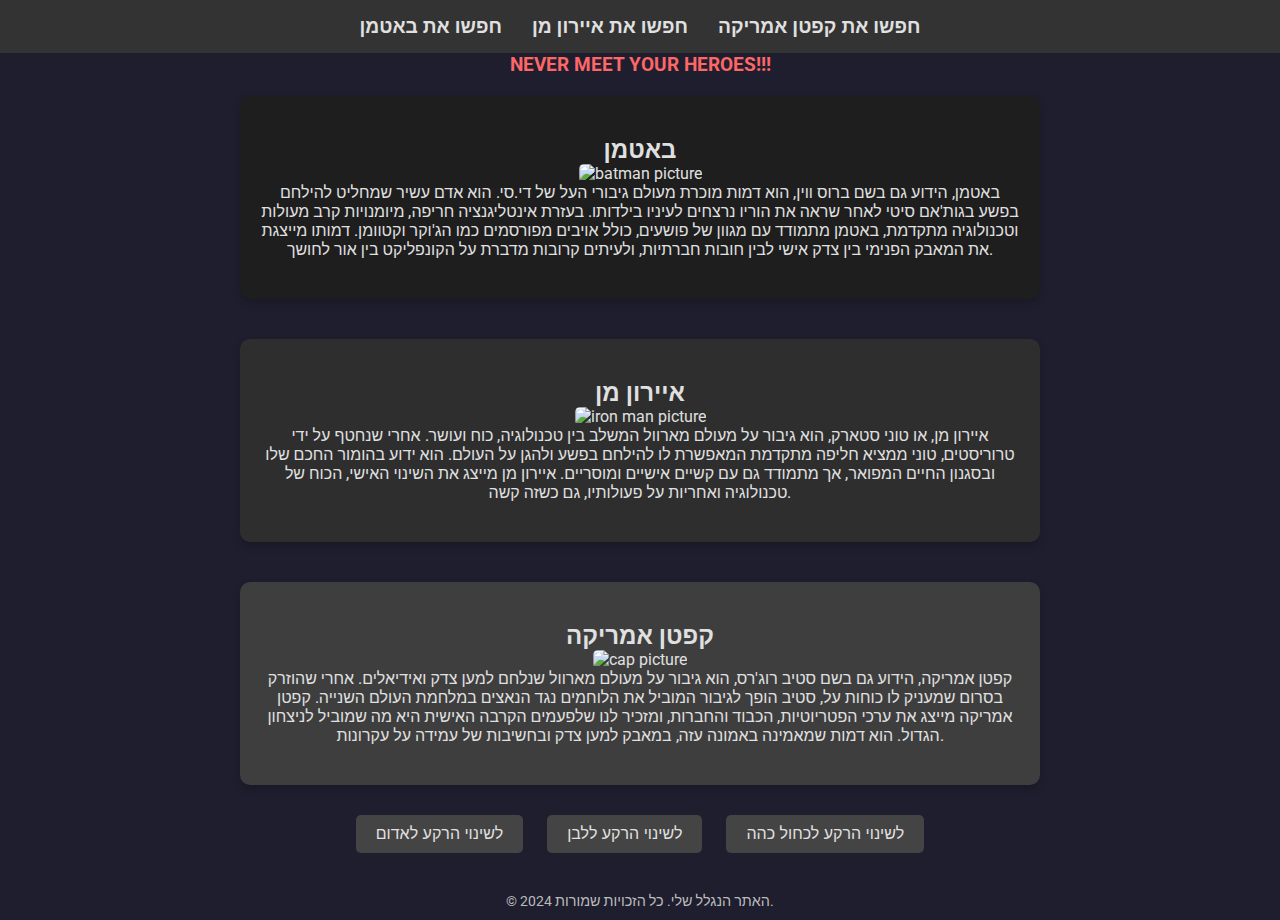
==== index.html @ 7d4b4237 "Update index.html" ====
<!DOCTYPE html>
<html lang="he">
<head>
    <meta charset="UTF-8">
    <meta name="viewport" content="width=device-width, initial-scale=1.0">
    <title>MARVEL AND DC MY FAVORITE HEROES</title>
    <!-- Google Fonts for a modern font style -->
    <link href="https://fonts.googleapis.com/css2?family=Roboto:wght@400;700&display=swap" rel="stylesheet">
    <style>
        /* Basic reset */
        * {
            margin: 0;
            padding: 0;
            box-sizing: border-box;
        }

        /* Body styling */
        body {
            font-family: 'Roboto', sans-serif;
            background-color: #1e1e2f;
            color: #e0e0e0;
            text-align: center;
            display: flex;
            flex-direction: column;
            align-items: center;
        }

        /* Navbar styling */
        nav {
            display: flex;
            justify-content: center;
            background-color: #333;
            padding: 15px;
            width: 100%;
            position: sticky;
            top: 0;
        }

        nav a {
            color: #e0e0e0;
            text-decoration: none;
            margin: 0 15px;
            font-weight: bold;
            font-size: 1.2rem;
        }

        /* Section styling */
        .section {
            padding: 40px 20px;
            width: 90%;
            max-width: 800px;
            margin: 20px auto;
            border-radius: 10px;
            box-shadow: 0 4px 8px rgba(0, 0, 0, 0.2);
        }

        #section1 { background-color: #1e1e1e; }
        #section2 { background-color: #2e2e2e; }
        #section3 { background-color: #3e3e3e; }

        /* Button styling */
        .color-change-button {
            background-color: #444;
            color: #e0e0e0;
            border: none;
            padding: 10px 20px;
            margin: 10px;
            font-size: 1rem;
            cursor: pointer;
            border-radius: 5px;
            transition: background-color 0.3s ease;
        }
        .color-change-button:hover {
            background-color: #666;
        }

        /* Text marquee */
        .marquee {
            display: block;
            font-size: 1.2rem;
            color: #ff6666;
            overflow: hidden;
            white-space: nowrap;
            animation: marquee 5s linear infinite;
        }
        @keyframes marquee {
            from { transform: translateX(100%); }
            to { transform: translateX(-100%); }
        }

        /* Responsive images */
        img {
            max-width: 100%;
            height: auto;
            border-radius: 5px;
            transition: transform 1.5s ease-in-out;
        }

        /* Footer styling */
        footer {
            padding: 10px;
            font-size: 0.9rem;
            color: #bbb;
            margin-top: 20px;
        }
        #ironManPic {
            max-width: 100%;
            height: auto;
            border-radius: 5px;
            transition: transform 0.3s ease, box-shadow 0.3s ease;
            }

        .armor-active {
            transform: scale(1.2); /* Makes the image slightly bigger to simulate activation */
            box-shadow: 0 0 20px rgba(255, 0, 0, 0.8); /* Glowing effect */
            }

    </style>
    <script>
        document.addEventListener('DOMContentLoaded', () => {
            document.querySelectorAll('.color-change-button').forEach(button => {
                button.addEventListener('click', () => {
                    document.body.style.backgroundColor = button.getAttribute('data-color');
                });
            });
        });
    </script>
</head>
<body>

    <!-- Navbar with Hebrew text and accessible links -->
    <nav>
        <a href="#section1">חפשו את באטמן</a>
        <a href="#section2">חפשו את איירון מן</a>
        <a href="#section3">חפשו את קפטן אמריקה</a>
    </nav>

    <!-- Marquee text -->
    <h2 class="marquee">NEVER MEET YOUR HEROES!!!</h2>
    <!-- Main content sections -->
    <div id="section1" class="section">
        <h2>באטמן</h2>
        <img id="pictureOfBatman" src="https://preview.redd.it/zktgeb70i2h91.jpg?width=640&crop=smart&auto=webp&s=246b1e4e26cb687c901a7b731edeeee2ad2f4dd8" alt="batman picture">
        <p>  באטמן, הידוע גם בשם ברוס ווין, הוא דמות מוכרת מעולם גיבורי העל של די.סי. 
            הוא אדם עשיר שמחליט להילחם בפשע בגות'אם סיטי לאחר שראה את הוריו נרצחים לעיניו בילדותו. 
            בעזרת אינטליגנציה חריפה, מיומנויות קרב מעולות וטכנולוגיה מתקדמת, באטמן מתמודד עם מגוון של פושעים, 
            כולל אויבים מפורסמים כמו הג'וקר וקטוומן. דמותו מייצגת את המאבק הפנימי בין צדק אישי לבין חובות חברתיות, 
            ולעיתים קרובות מדברת על הקונפליקט בין אור לחושך.
		
	</p>
    </div>

    <div id="section2" class="section">
        <h2>איירון מן</h2>
        <img id="ironManPic" src="https://cdn.mos.cms.futurecdn.net/aTK8YBkBAbqCSzNGxt8adL.jpg" alt="iron man picture">
        <p> איירון מן, או טוני סטארק, הוא גיבור על מעולם מארוול המשלב בין טכנולוגיה, כוח ועושר. 
            אחרי שנחטף על ידי טרוריסטים, טוני ממציא חליפה מתקדמת המאפשרת לו להילחם בפשע ולהגן על העולם. 
            הוא ידוע בהומור החכם שלו ובסגנון החיים המפואר, אך מתמודד גם עם קשיים אישיים ומוסריים. 
            איירון מן מייצג את השינוי האישי, הכוח של טכנולוגיה ואחריות על פעולותיו, גם כשזה קשה.</p>
    </div>

    <div id="section3" class="section">
        <h2>קפטן אמריקה</h2>
        <img id="pictureOfCaptainAmerica" src="https://static1.cbrimages.com/wordpress/wp-content/uploads/2019/10/6-He-Wears-Bulletproof-Scale-Armor-Beneath-His-Uniform.jpg" alt="cap picture">
        <p> קפטן אמריקה, הידוע גם בשם סטיב רוג'רס, הוא גיבור על מעולם מארוול שנלחם למען צדק ואידיאלים. 
            אחרי שהוזרק בסרום שמעניק לו כוחות על, סטיב הופך לגיבור המוביל את הלוחמים נגד הנאצים במלחמת העולם השנייה. 
            קפטן אמריקה מייצג את ערכי הפטריוטיות, הכבוד והחברות, ומזכיר לנו שלפעמים הקרבה האישית היא מה שמוביל לניצחון הגדול. 
            הוא דמות שמאמינה באמונה עזה, במאבק למען צדק ובחשיבות של עמידה על עקרונות.</p>
    </div>

    <!-- Background color change buttons -->
    <div>
        <button class="color-change-button" data-color="#ff6666">לשינוי הרקע לאדום</button>
        <button class="color-change-button" data-color="#ffffff">לשינוי הרקע ללבן</button>
        <button class="color-change-button" data-color="#1e1e2f">לשינוי הרקע לכחול כהה</button>
    </div>
    <script>
         var batmanPic=document.getElementById("pictureOfBatman");
         var capAmericaPic = document.getElementById("pictureOfCaptainAmerica");
         var ironManPic = document.getElementById("ironManPic");
        function fromOtoR(){
            batmanPic.src="https://cdn2.unrealengine.com/Diesel%2Fproductv2%2Fbatman-arkham-knight%2FEGS_WB_Batman_Arkham_Knight_G1_1920x1080_19_0911-1920x1080-1d69e15f00cb5ab57249f208f1f8f45d52cbbc59.jpg";
        }
        function fromRtoO(){
            batmanPic.src="https://preview.redd.it/zktgeb70i2h91.jpg?width=640&crop=smart&auto=webp&s=246b1e4e26cb687c901a7b731edeeee2ad2f4dd8";
        }
        function makeCapBigger(){
            const img = document.querySelector('#pictureOfCaptainAmerica');
            img.style.transform = 'scale(1.2)';
        }
        function makeCapSmaller(){
            const img = document.querySelector('#pictureOfCaptainAmerica');
            img.style.transform = 'scale(1)';
        }
            // Function to simulate armor activation on click
        function activateArmor() {
                ironManPic.classList.add("armor-active");  // Adds glowing and scaling effect
                ironManPic.src = "https://creator.nightcafe.studio/jobs/VTSrMpTlESptUFamRom2/VTSrMpTlESptUFamRom2--1--iggxy.jpg"; // Change to armored image (you can use your own image)
                // Optional: Play sound or animation when armor is activated (if desired)
                var audio = new Audio('armor-activation-sound.mp3'); // Path to your sound file
                audio.play();
        }

        // Function to reset to original Iron Man image
        function resetArmor() {
            ironManPic.classList.remove("armor-active");  // Removes glow and scale effect
            ironManPic.src = "https://cdn.mos.cms.futurecdn.net/aTK8YBkBAbqCSzNGxt8adL.jpg"; // Reverts to the original Iron Man image
        }

        batmanPic.addEventListener("mouseover",fromOtoR);
        batmanPic.addEventListener("mouseout",fromRtoO);
        capAmericaPic.addEventListener("mouseover",makeCapBigger);
        capAmericaPic.addEventListener("mouseout",makeCapSmaller);
        // Add click event listener to Iron Man image
        ironManPic.addEventListener("click", activateArmor);
        // Add reset function on double-click (optional)
        ironManPic.addEventListener("dblclick", resetArmor);
    </script>

    <!-- Footer -->
    <footer>© 2024 האתר הנגלל שלי. כל הזכויות שמורות.</footer>

</body>
</html>
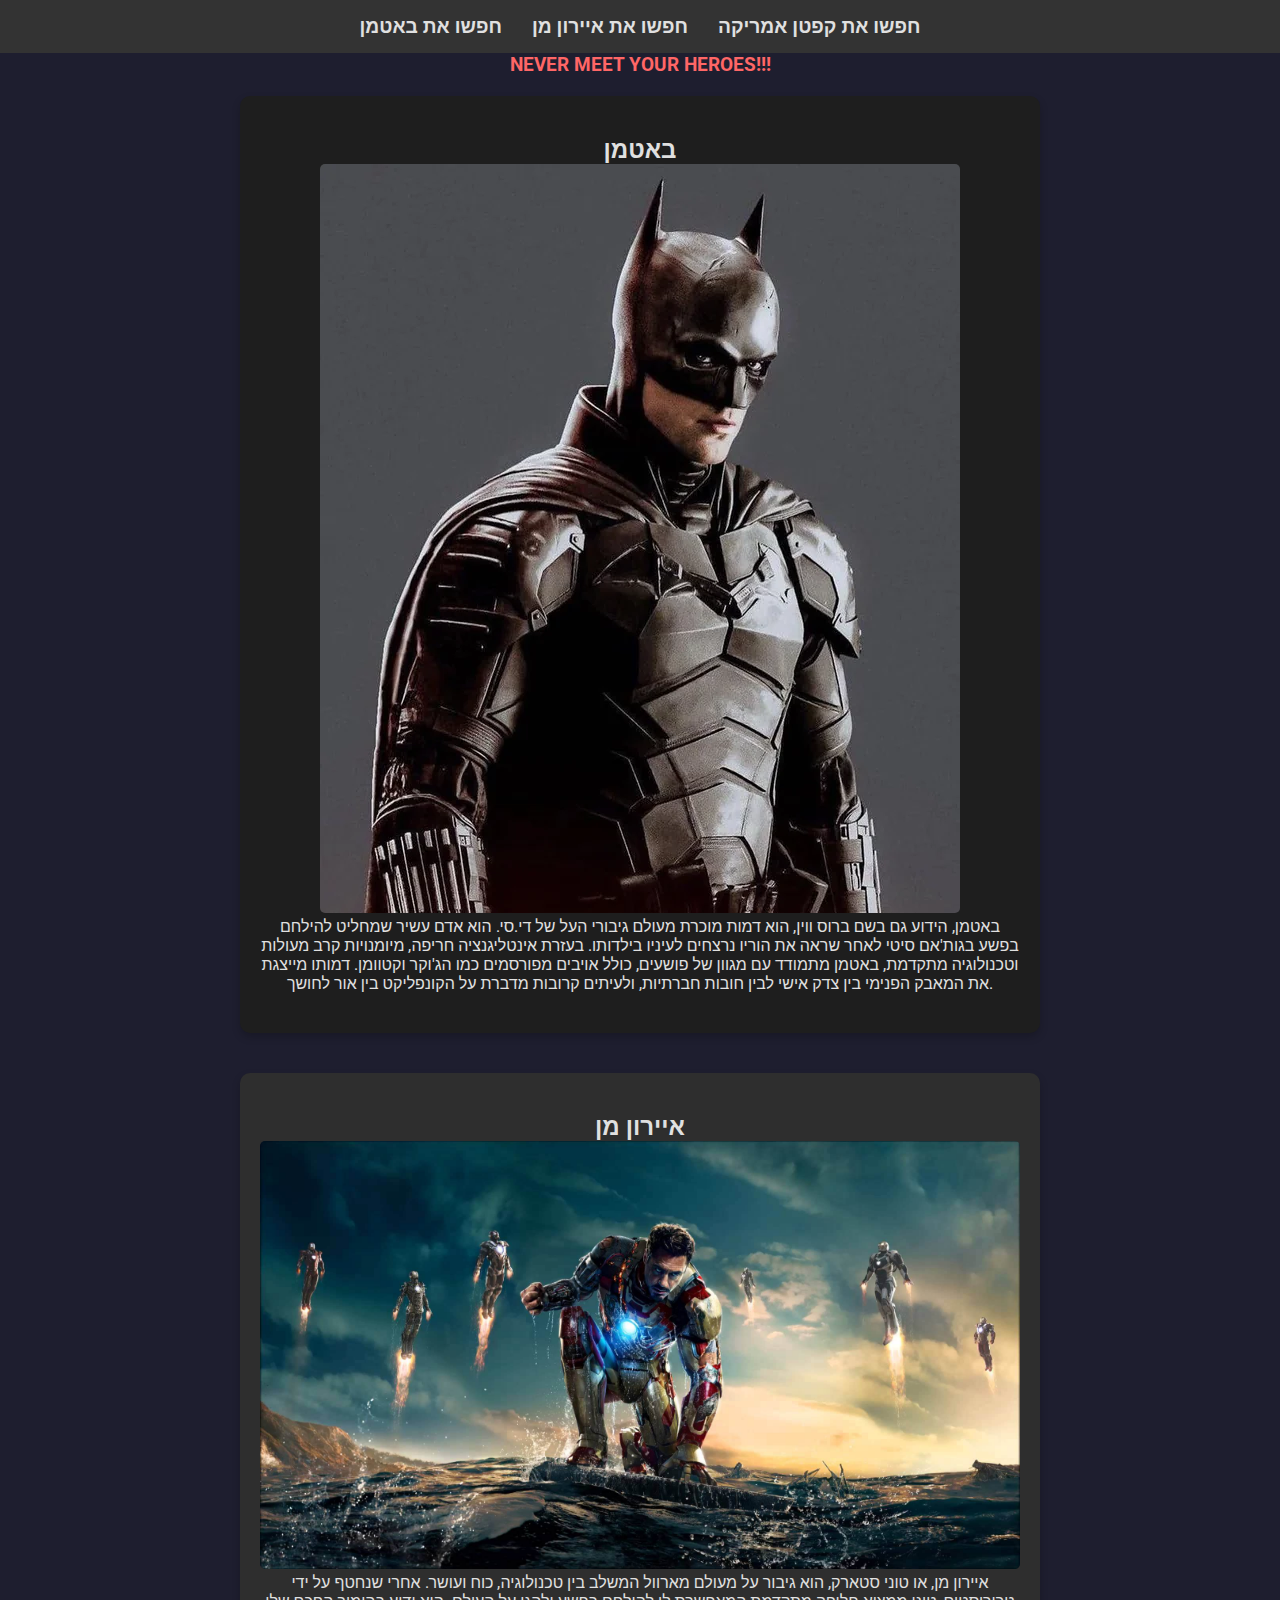
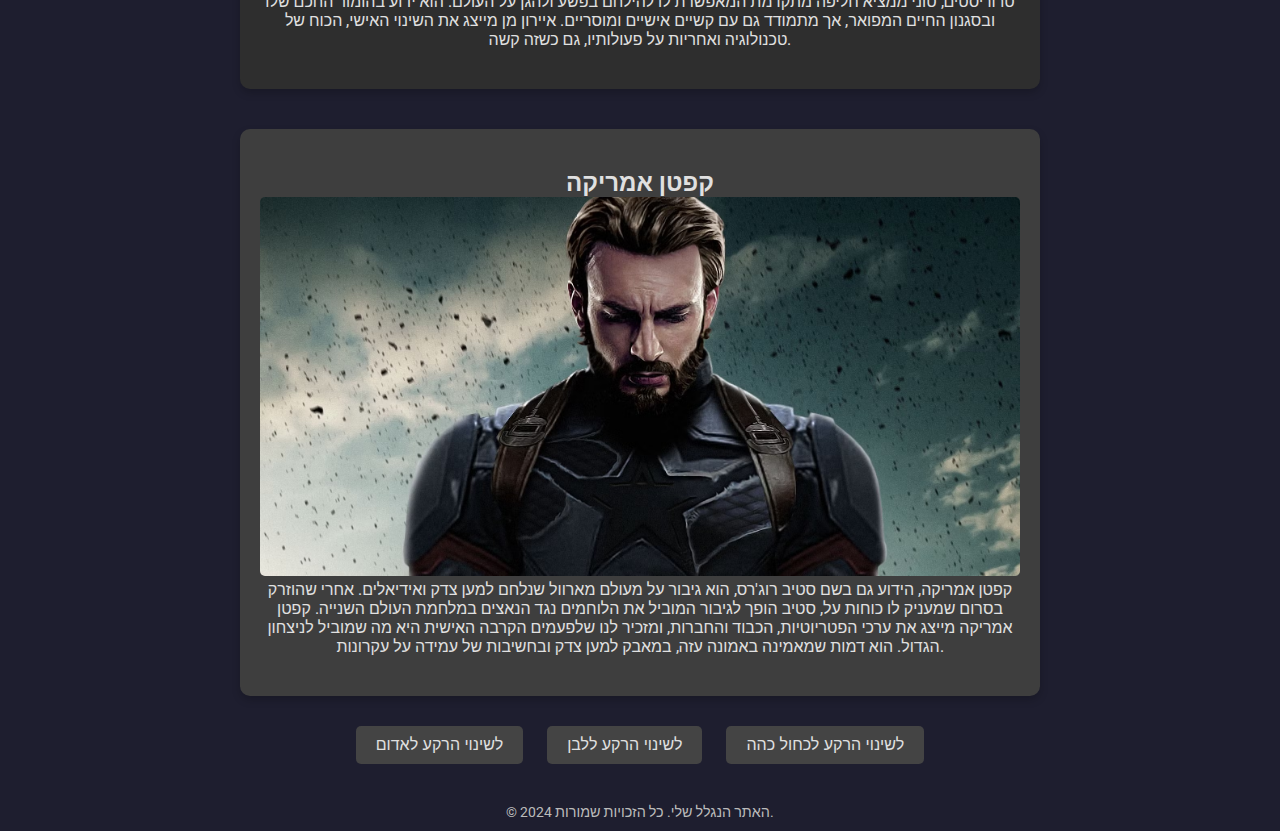
==== commit 9e8ff4b2: "Add files via upload" ====
--- a/index.html
+++ b/index.html
@@ -6,125 +6,9 @@
     <title>MARVEL AND DC MY FAVORITE HEROES</title>
     <!-- Google Fonts for a modern font style -->
     <link href="https://fonts.googleapis.com/css2?family=Roboto:wght@400;700&display=swap" rel="stylesheet">
-    <style>
-        /* Basic reset */
-        * {
-            margin: 0;
-            padding: 0;
-            box-sizing: border-box;
-        }
+    <link rel="stylesheet" href="assets/css/style.css">
+    <script src="assets/js/script.js" defer></script>
 
-        /* Body styling */
-        body {
-            font-family: 'Roboto', sans-serif;
-            background-color: #1e1e2f;
-            color: #e0e0e0;
-            text-align: center;
-            display: flex;
-            flex-direction: column;
-            align-items: center;
-        }
-
-        /* Navbar styling */
-        nav {
-            display: flex;
-            justify-content: center;
-            background-color: #333;
-            padding: 15px;
-            width: 100%;
-            position: sticky;
-            top: 0;
-        }
-
-        nav a {
-            color: #e0e0e0;
-            text-decoration: none;
-            margin: 0 15px;
-            font-weight: bold;
-            font-size: 1.2rem;
-        }
-
-        /* Section styling */
-        .section {
-            padding: 40px 20px;
-            width: 90%;
-            max-width: 800px;
-            margin: 20px auto;
-            border-radius: 10px;
-            box-shadow: 0 4px 8px rgba(0, 0, 0, 0.2);
-        }
-
-        #section1 { background-color: #1e1e1e; }
-        #section2 { background-color: #2e2e2e; }
-        #section3 { background-color: #3e3e3e; }
-
-        /* Button styling */
-        .color-change-button {
-            background-color: #444;
-            color: #e0e0e0;
-            border: none;
-            padding: 10px 20px;
-            margin: 10px;
-            font-size: 1rem;
-            cursor: pointer;
-            border-radius: 5px;
-            transition: background-color 0.3s ease;
-        }
-        .color-change-button:hover {
-            background-color: #666;
-        }
-
-        /* Text marquee */
-        .marquee {
-            display: block;
-            font-size: 1.2rem;
-            color: #ff6666;
-            overflow: hidden;
-            white-space: nowrap;
-            animation: marquee 5s linear infinite;
-        }
-        @keyframes marquee {
-            from { transform: translateX(100%); }
-            to { transform: translateX(-100%); }
-        }
-
-        /* Responsive images */
-        img {
-            max-width: 100%;
-            height: auto;
-            border-radius: 5px;
-            transition: transform 1.5s ease-in-out;
-        }
-
-        /* Footer styling */
-        footer {
-            padding: 10px;
-            font-size: 0.9rem;
-            color: #bbb;
-            margin-top: 20px;
-        }
-        #ironManPic {
-            max-width: 100%;
-            height: auto;
-            border-radius: 5px;
-            transition: transform 0.3s ease, box-shadow 0.3s ease;
-            }
-
-        .armor-active {
-            transform: scale(1.2); /* Makes the image slightly bigger to simulate activation */
-            box-shadow: 0 0 20px rgba(255, 0, 0, 0.8); /* Glowing effect */
-            }
-
-    </style>
-    <script>
-        document.addEventListener('DOMContentLoaded', () => {
-            document.querySelectorAll('.color-change-button').forEach(button => {
-                button.addEventListener('click', () => {
-                    document.body.style.backgroundColor = button.getAttribute('data-color');
-                });
-            });
-        });
-    </script>
 </head>
 <body>
 
@@ -140,7 +24,7 @@
     <!-- Main content sections -->
     <div id="section1" class="section">
         <h2>באטמן</h2>
-        <img id="pictureOfBatman" src="https://preview.redd.it/zktgeb70i2h91.jpg?width=640&crop=smart&auto=webp&s=246b1e4e26cb687c901a7b731edeeee2ad2f4dd8" alt="batman picture">
+        <img id="pictureOfBatman" src="assets/images/batManImage.webp" alt="batman picture">
         <p>  באטמן, הידוע גם בשם ברוס ווין, הוא דמות מוכרת מעולם גיבורי העל של די.סי. 
             הוא אדם עשיר שמחליט להילחם בפשע בגות'אם סיטי לאחר שראה את הוריו נרצחים לעיניו בילדותו. 
             בעזרת אינטליגנציה חריפה, מיומנויות קרב מעולות וטכנולוגיה מתקדמת, באטמן מתמודד עם מגוון של פושעים, 
@@ -152,7 +36,7 @@
 
     <div id="section2" class="section">
         <h2>איירון מן</h2>
-        <img id="ironManPic" src="https://cdn.mos.cms.futurecdn.net/aTK8YBkBAbqCSzNGxt8adL.jpg" alt="iron man picture">
+        <img id="ironManPic" src="assets/images/ironManImage.jpg" alt="iron man picture">
         <p> איירון מן, או טוני סטארק, הוא גיבור על מעולם מארוול המשלב בין טכנולוגיה, כוח ועושר. 
             אחרי שנחטף על ידי טרוריסטים, טוני ממציא חליפה מתקדמת המאפשרת לו להילחם בפשע ולהגן על העולם. 
             הוא ידוע בהומור החכם שלו ובסגנון החיים המפואר, אך מתמודד גם עם קשיים אישיים ומוסריים. 
@@ -161,7 +45,7 @@
 
     <div id="section3" class="section">
         <h2>קפטן אמריקה</h2>
-        <img id="pictureOfCaptainAmerica" src="https://static1.cbrimages.com/wordpress/wp-content/uploads/2019/10/6-He-Wears-Bulletproof-Scale-Armor-Beneath-His-Uniform.jpg" alt="cap picture">
+        <img id="pictureOfCaptainAmerica" src="assets/images/captainAmericaImage.avif" alt="cap picture">
         <p> קפטן אמריקה, הידוע גם בשם סטיב רוג'רס, הוא גיבור על מעולם מארוול שנלחם למען צדק ואידיאלים. 
             אחרי שהוזרק בסרום שמעניק לו כוחות על, סטיב הופך לגיבור המוביל את הלוחמים נגד הנאצים במלחמת העולם השנייה. 
             קפטן אמריקה מייצג את ערכי הפטריוטיות, הכבוד והחברות, ומזכיר לנו שלפעמים הקרבה האישית היא מה שמוביל לניצחון הגדול. 
@@ -174,49 +58,6 @@
         <button class="color-change-button" data-color="#ffffff">לשינוי הרקע ללבן</button>
         <button class="color-change-button" data-color="#1e1e2f">לשינוי הרקע לכחול כהה</button>
     </div>
-    <script>
-         var batmanPic=document.getElementById("pictureOfBatman");
-         var capAmericaPic = document.getElementById("pictureOfCaptainAmerica");
-         var ironManPic = document.getElementById("ironManPic");
-        function fromOtoR(){
-            batmanPic.src="https://cdn2.unrealengine.com/Diesel%2Fproductv2%2Fbatman-arkham-knight%2FEGS_WB_Batman_Arkham_Knight_G1_1920x1080_19_0911-1920x1080-1d69e15f00cb5ab57249f208f1f8f45d52cbbc59.jpg";
-        }
-        function fromRtoO(){
-            batmanPic.src="https://preview.redd.it/zktgeb70i2h91.jpg?width=640&crop=smart&auto=webp&s=246b1e4e26cb687c901a7b731edeeee2ad2f4dd8";
-        }
-        function makeCapBigger(){
-            const img = document.querySelector('#pictureOfCaptainAmerica');
-            img.style.transform = 'scale(1.2)';
-        }
-        function makeCapSmaller(){
-            const img = document.querySelector('#pictureOfCaptainAmerica');
-            img.style.transform = 'scale(1)';
-        }
-            // Function to simulate armor activation on click
-        function activateArmor() {
-                ironManPic.classList.add("armor-active");  // Adds glowing and scaling effect
-                ironManPic.src = "https://creator.nightcafe.studio/jobs/VTSrMpTlESptUFamRom2/VTSrMpTlESptUFamRom2--1--iggxy.jpg"; // Change to armored image (you can use your own image)
-                // Optional: Play sound or animation when armor is activated (if desired)
-                var audio = new Audio('armor-activation-sound.mp3'); // Path to your sound file
-                audio.play();
-        }
-
-        // Function to reset to original Iron Man image
-        function resetArmor() {
-            ironManPic.classList.remove("armor-active");  // Removes glow and scale effect
-            ironManPic.src = "https://cdn.mos.cms.futurecdn.net/aTK8YBkBAbqCSzNGxt8adL.jpg"; // Reverts to the original Iron Man image
-        }
-
-        batmanPic.addEventListener("mouseover",fromOtoR);
-        batmanPic.addEventListener("mouseout",fromRtoO);
-        capAmericaPic.addEventListener("mouseover",makeCapBigger);
-        capAmericaPic.addEventListener("mouseout",makeCapSmaller);
-        // Add click event listener to Iron Man image
-        ironManPic.addEventListener("click", activateArmor);
-        // Add reset function on double-click (optional)
-        ironManPic.addEventListener("dblclick", resetArmor);
-    </script>
-
     <!-- Footer -->
     <footer>© 2024 האתר הנגלל שלי. כל הזכויות שמורות.</footer>
 
--- a/assets/css/style.css
+++ b/assets/css/style.css
@@ -0,0 +1,107 @@
+ /* Basic reset */
+ * {
+    margin: 0;
+    padding: 0;
+    box-sizing: border-box;
+}
+
+/* Body styling */
+body {
+    font-family: 'Roboto', sans-serif;
+    background-color: #1e1e2f;
+    color: #e0e0e0;
+    text-align: center;
+    display: flex;
+    flex-direction: column;
+    align-items: center;
+}
+
+/* Navbar styling */
+nav {
+    display: flex;
+    justify-content: center;
+    background-color: #333;
+    padding: 15px;
+    width: 100%;
+    position: sticky;
+    top: 0;
+}
+
+nav a {
+    color: #e0e0e0;
+    text-decoration: none;
+    margin: 0 15px;
+    font-weight: bold;
+    font-size: 1.2rem;
+}
+
+/* Section styling */
+.section {
+    padding: 40px 20px;
+    width: 90%;
+    max-width: 800px;
+    margin: 20px auto;
+    border-radius: 10px;
+    box-shadow: 0 4px 8px rgba(0, 0, 0, 0.2);
+}
+
+#section1 { background-color: #1e1e1e; }
+#section2 { background-color: #2e2e2e; }
+#section3 { background-color: #3e3e3e; }
+
+/* Button styling */
+.color-change-button {
+    background-color: #444;
+    color: #e0e0e0;
+    border: none;
+    padding: 10px 20px;
+    margin: 10px;
+    font-size: 1rem;
+    cursor: pointer;
+    border-radius: 5px;
+    transition: background-color 0.3s ease;
+}
+.color-change-button:hover {
+    background-color: #666;
+}
+
+/* Text marquee */
+.marquee {
+    display: block;
+    font-size: 1.2rem;
+    color: #ff6666;
+    overflow: hidden;
+    white-space: nowrap;
+    animation: marquee 5s linear infinite;
+}
+@keyframes marquee {
+    from { transform: translateX(100%); }
+    to { transform: translateX(-100%); }
+}
+
+/* Responsive images */
+img {
+    max-width: 100%;
+    height: auto;
+    border-radius: 5px;
+    transition: 1.5s ease-in-out;
+}
+
+/* Footer styling */
+footer {
+    padding: 10px;
+    font-size: 0.9rem;
+    color: #bbb;
+    margin-top: 20px;
+}
+#ironManPic {
+    max-width: 100%;
+    height: auto;
+    border-radius: 5px;
+    transition: transform 0.3s ease, box-shadow 0.3s ease;
+    }
+
+.armor-active {
+    transform: scale(1.2); /* Makes the image slightly bigger to simulate activation */
+    box-shadow: 0 0 20px rgba(255, 0, 0, 0.8); /* Glowing effect */
+    }
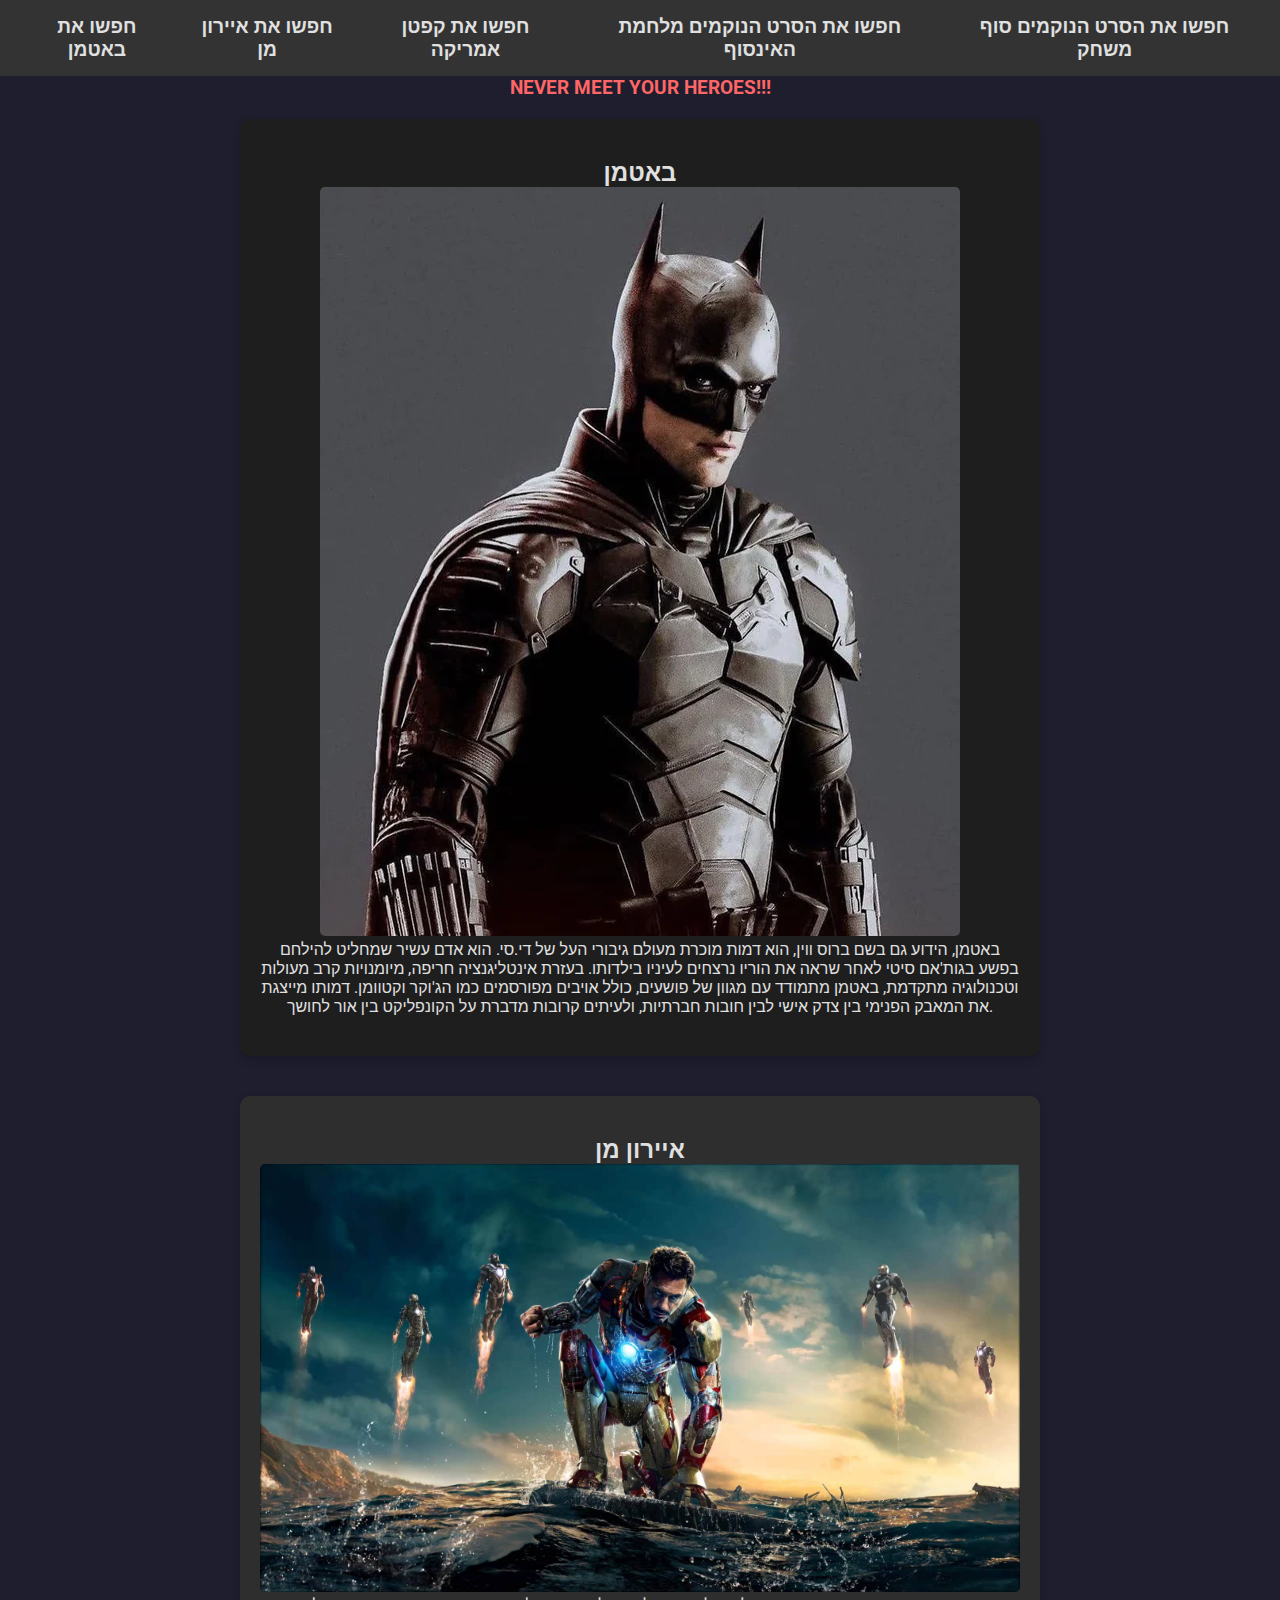
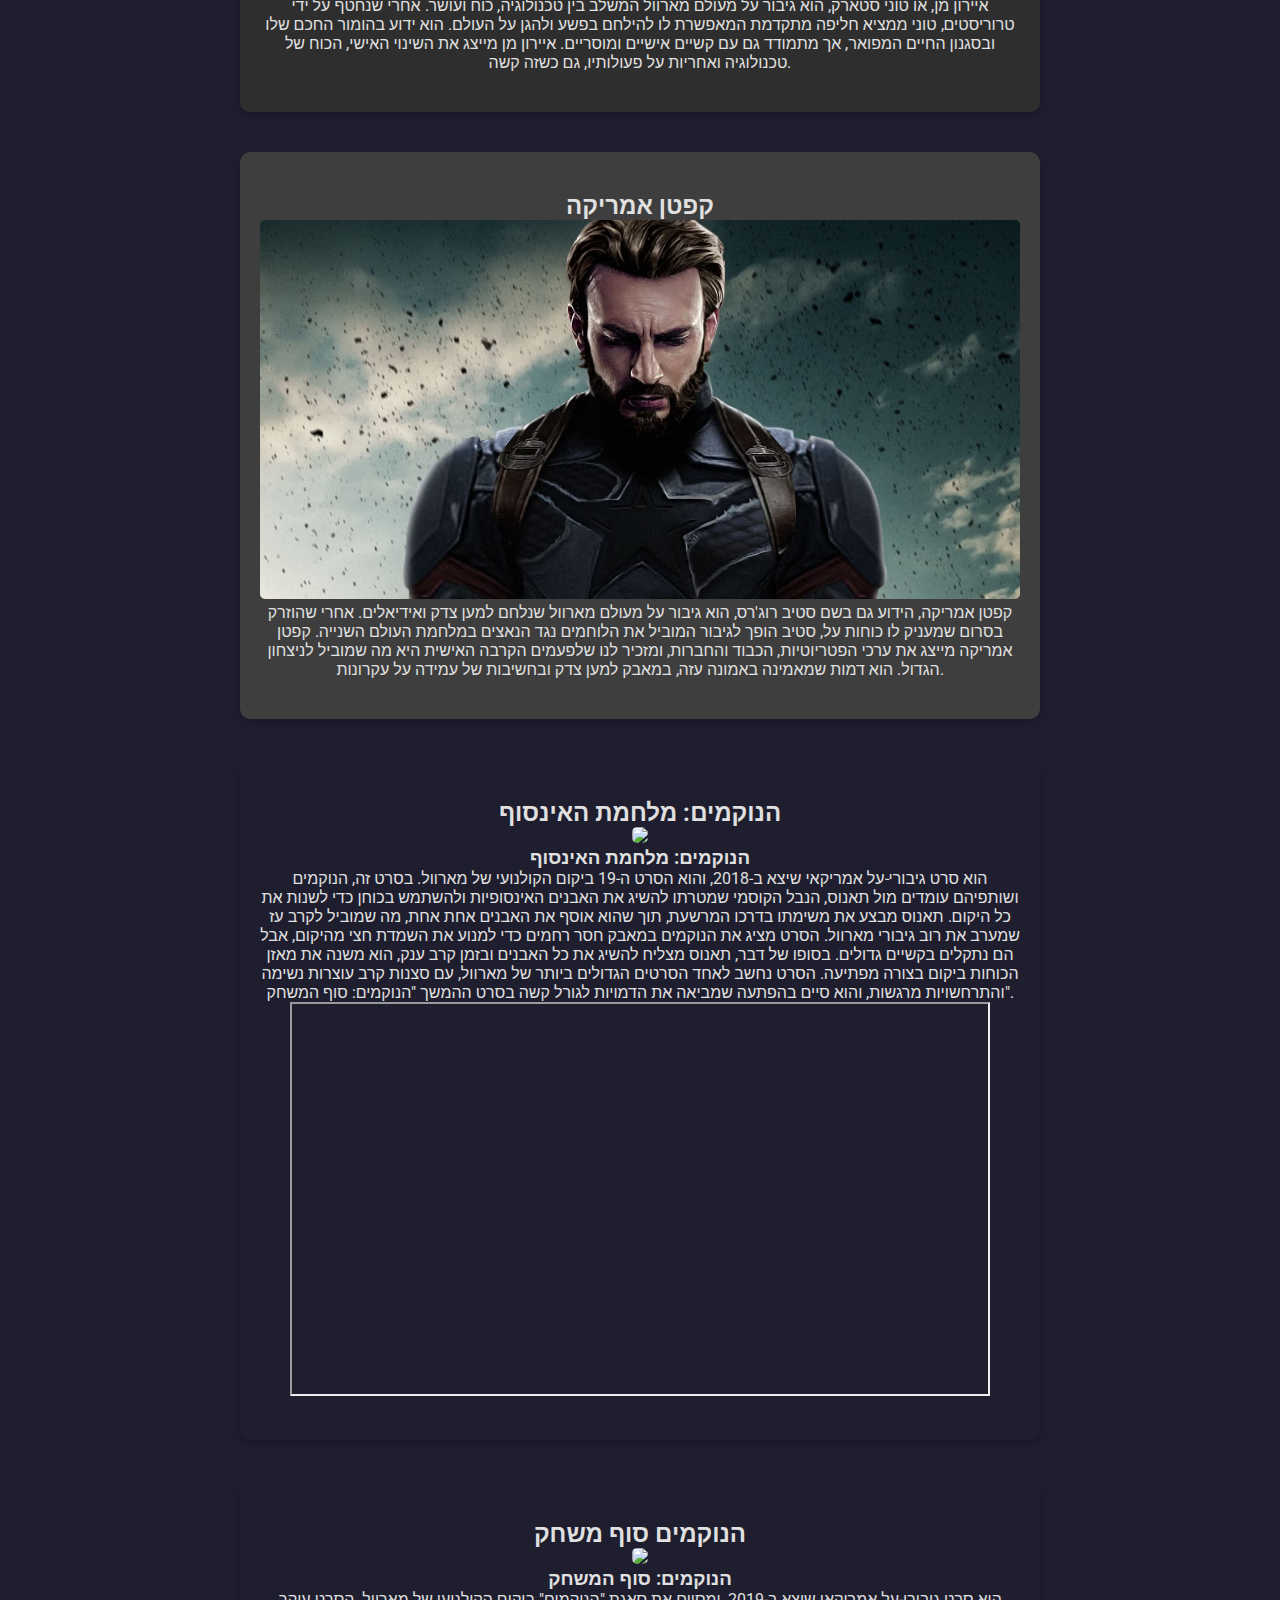
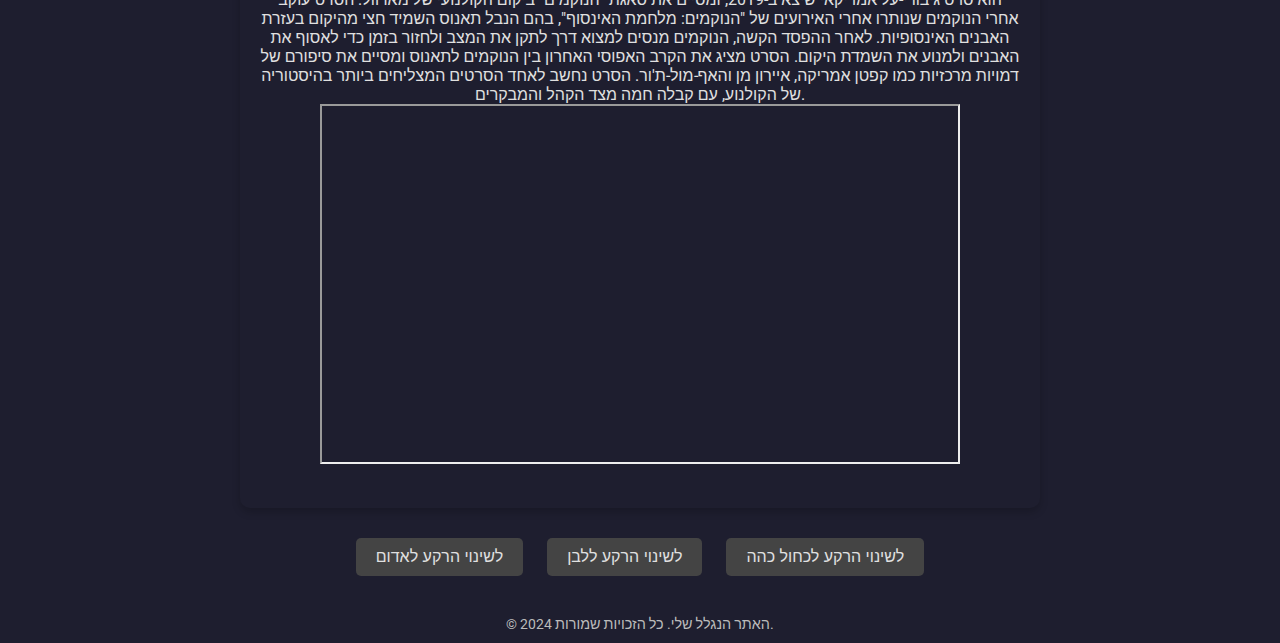
==== commit 8f7ab5a4: "Update index.html" ====
--- a/index.html
+++ b/index.html
@@ -17,6 +17,9 @@
         <a href="#section1">חפשו את באטמן</a>
         <a href="#section2">חפשו את איירון מן</a>
         <a href="#section3">חפשו את קפטן אמריקה</a>
+        <a href="#section4">חפשו את הסרט הנוקמים מלחמת האינסוף</a>
+        <a href="#section5">חפשו את הסרט הנוקמים סוף משחק</a>
+
     </nav>
 
     <!-- Marquee text -->
@@ -51,6 +54,31 @@
             קפטן אמריקה מייצג את ערכי הפטריוטיות, הכבוד והחברות, ומזכיר לנו שלפעמים הקרבה האישית היא מה שמוביל לניצחון הגדול. 
             הוא דמות שמאמינה באמונה עזה, במאבק למען צדק ובחשיבות של עמידה על עקרונות.</p>
     </div>
+    <div id="section4" class="section">
+        <h2>הנוקמים: מלחמת האינסוף</h2>
+        <img src="assets/images/infinity war.jpg">
+        <p><h3>הנוקמים: מלחמת האינסוף</h3> 
+             הוא סרט גיבורי-על אמריקאי שיצא ב-2018, והוא הסרט ה-19 ביקום הקולנועי של מארוול. בסרט זה, הנוקמים ושותפיהם עומדים מול תאנוס, הנבל הקוסמי שמטרתו להשיג את האבנים האינסופיות ולהשתמש בכוחן כדי לשנות את כל היקום. תאנוס מבצע את משימתו בדרכו המרשעת, תוך שהוא אוסף את האבנים אחת אחת, מה שמוביל לקרב עז שמערב את רוב גיבורי מארוול.
+             הסרט מציג את הנוקמים במאבק חסר רחמים כדי למנוע את השמדת חצי מהיקום, אבל הם נתקלים בקשיים גדולים. בסופו של דבר, תאנוס מצליח להשיג את כל האבנים ובזמן קרב ענק, הוא משנה את מאזן הכוחות ביקום בצורה מפתיעה.
+             הסרט נחשב לאחד הסרטים הגדולים ביותר של מארוול, עם סצנות קרב עוצרות נשימה והתרחשויות מרגשות, והוא סיים בהפתעה שמביאה את הדמויות לגורל קשה בסרט ההמשך "הנוקמים: סוף המשחק".
+        </p>
+        <iframe src="https://drive.google.com/file/d/1piJN6I_Ck7uWUaZGn19hZkCw9RBFezg5/preview" width="700" height="394" allow="autoplay" allowfullscreen></iframe>
+
+    </div>
+    
+    <div id="section5" class="section">
+            <h2>הנוקמים סוף משחק</h2>
+            <img src="assets/images/endgame.jpg">
+            <p><h3>הנוקמים: סוף המשחק</h3>
+                 הוא סרט גיבורי-על אמריקאי שיצא ב-2019, ומסיים את סאגת "הנוקמים" ביקום הקולנועי של מארוול. הסרט עוקב אחרי הנוקמים שנותרו אחרי האירועים של "הנוקמים: מלחמת האינסוף", בהם הנבל תאנוס השמיד חצי מהיקום בעזרת האבנים האינסופיות. לאחר ההפסד הקשה, הנוקמים מנסים למצוא דרך לתקן את המצב ולחזור בזמן כדי לאסוף את האבנים ולמנוע את השמדת היקום. הסרט מציג את הקרב האפוסי האחרון בין הנוקמים לתאנוס ומסיים את סיפורם של דמויות מרכזיות כמו קפטן אמריקה, איירון מן והאף-מול-ת'ור.
+                הסרט נחשב לאחד הסרטים המצליחים ביותר בהיסטוריה של הקולנוע, עם קבלה חמה מצד הקהל והמבקרים.
+            </p>
+            <iframe src="https://drive.google.com/file/d/1zAtWt3D2sgeoTG4lJ-D_FO1rKQ_UqxsP/preview" width="640" height="360" allow="autoplay" allowfullscreen></iframe>
+              
+              
+    </div>
+
+
 
     <!-- Background color change buttons -->
     <div>
--- a/assets/css/style.css
+++ b/assets/css/style.css
@@ -84,7 +84,7 @@
     max-width: 100%;
     height: auto;
     border-radius: 5px;
-    transition: 1.5s ease-in-out;
+    transition: 0.5s ease-in-out;
 }
 
 /* Footer styling */
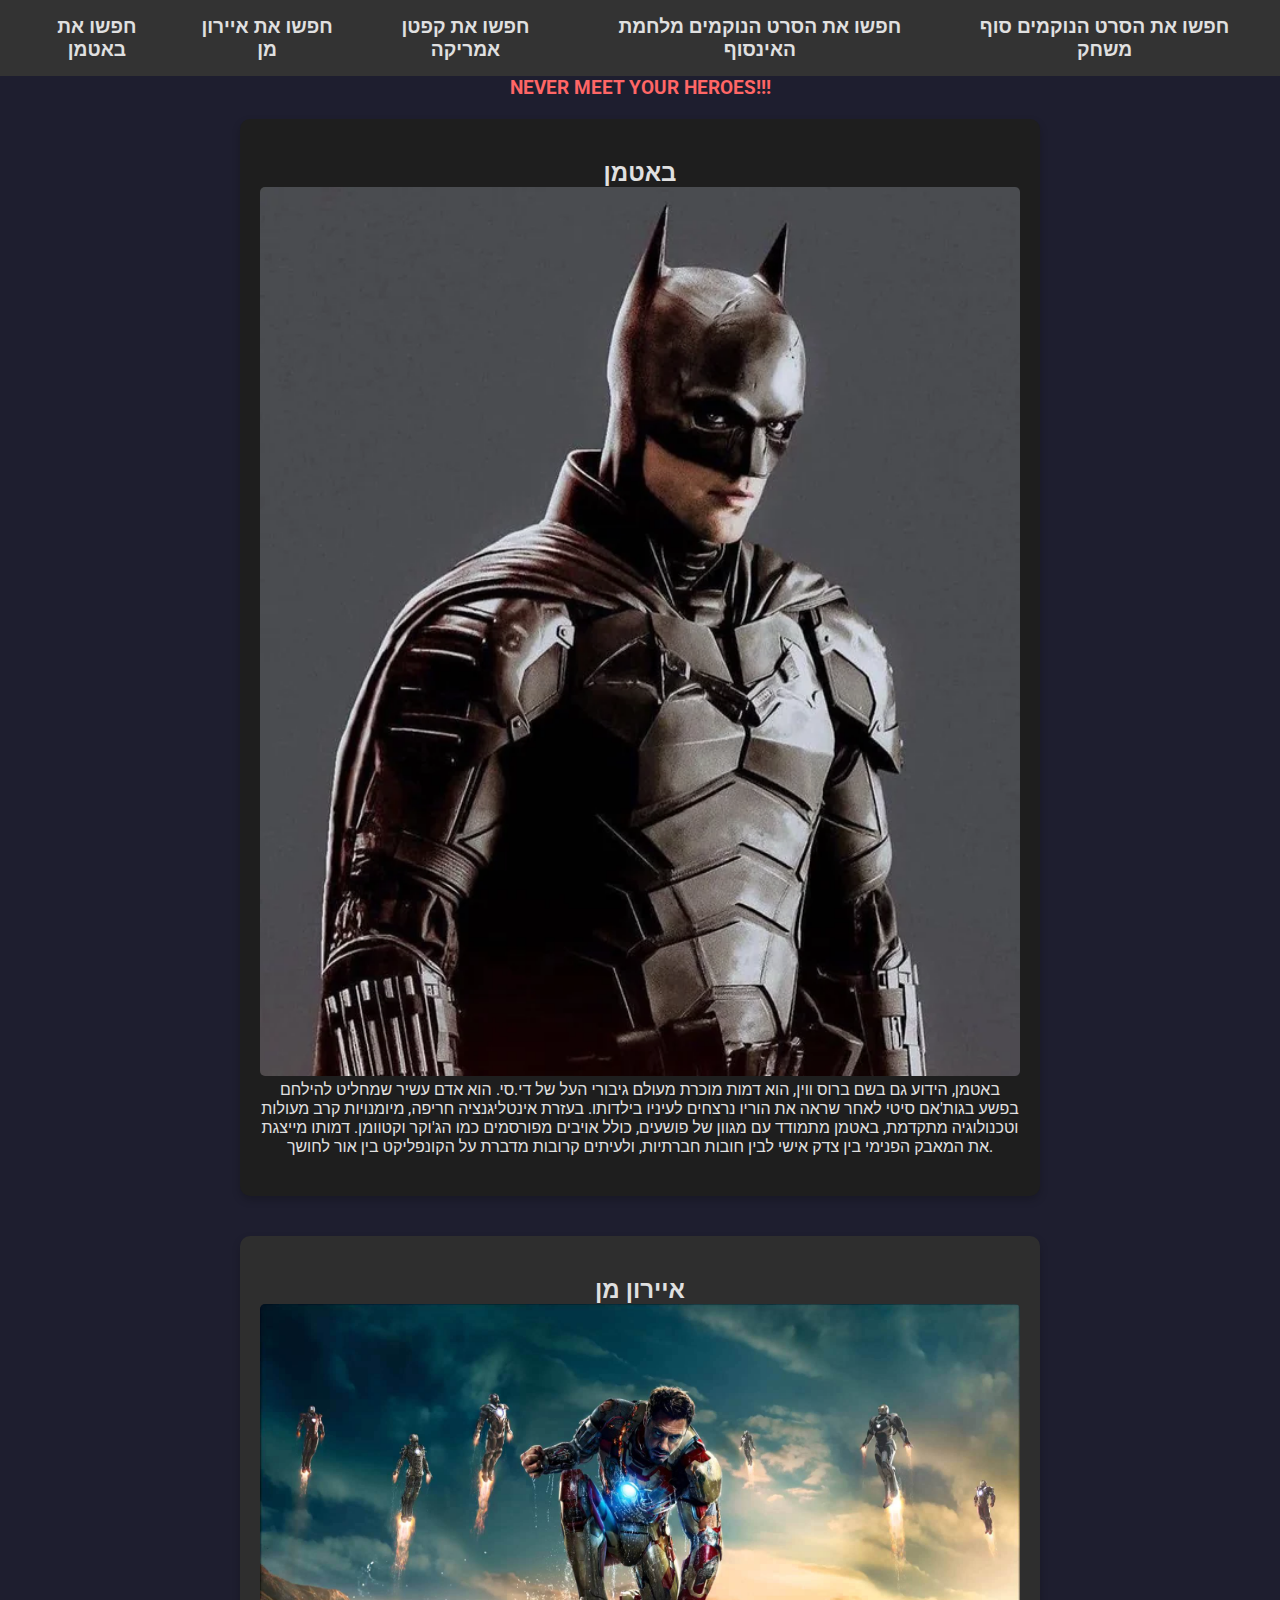
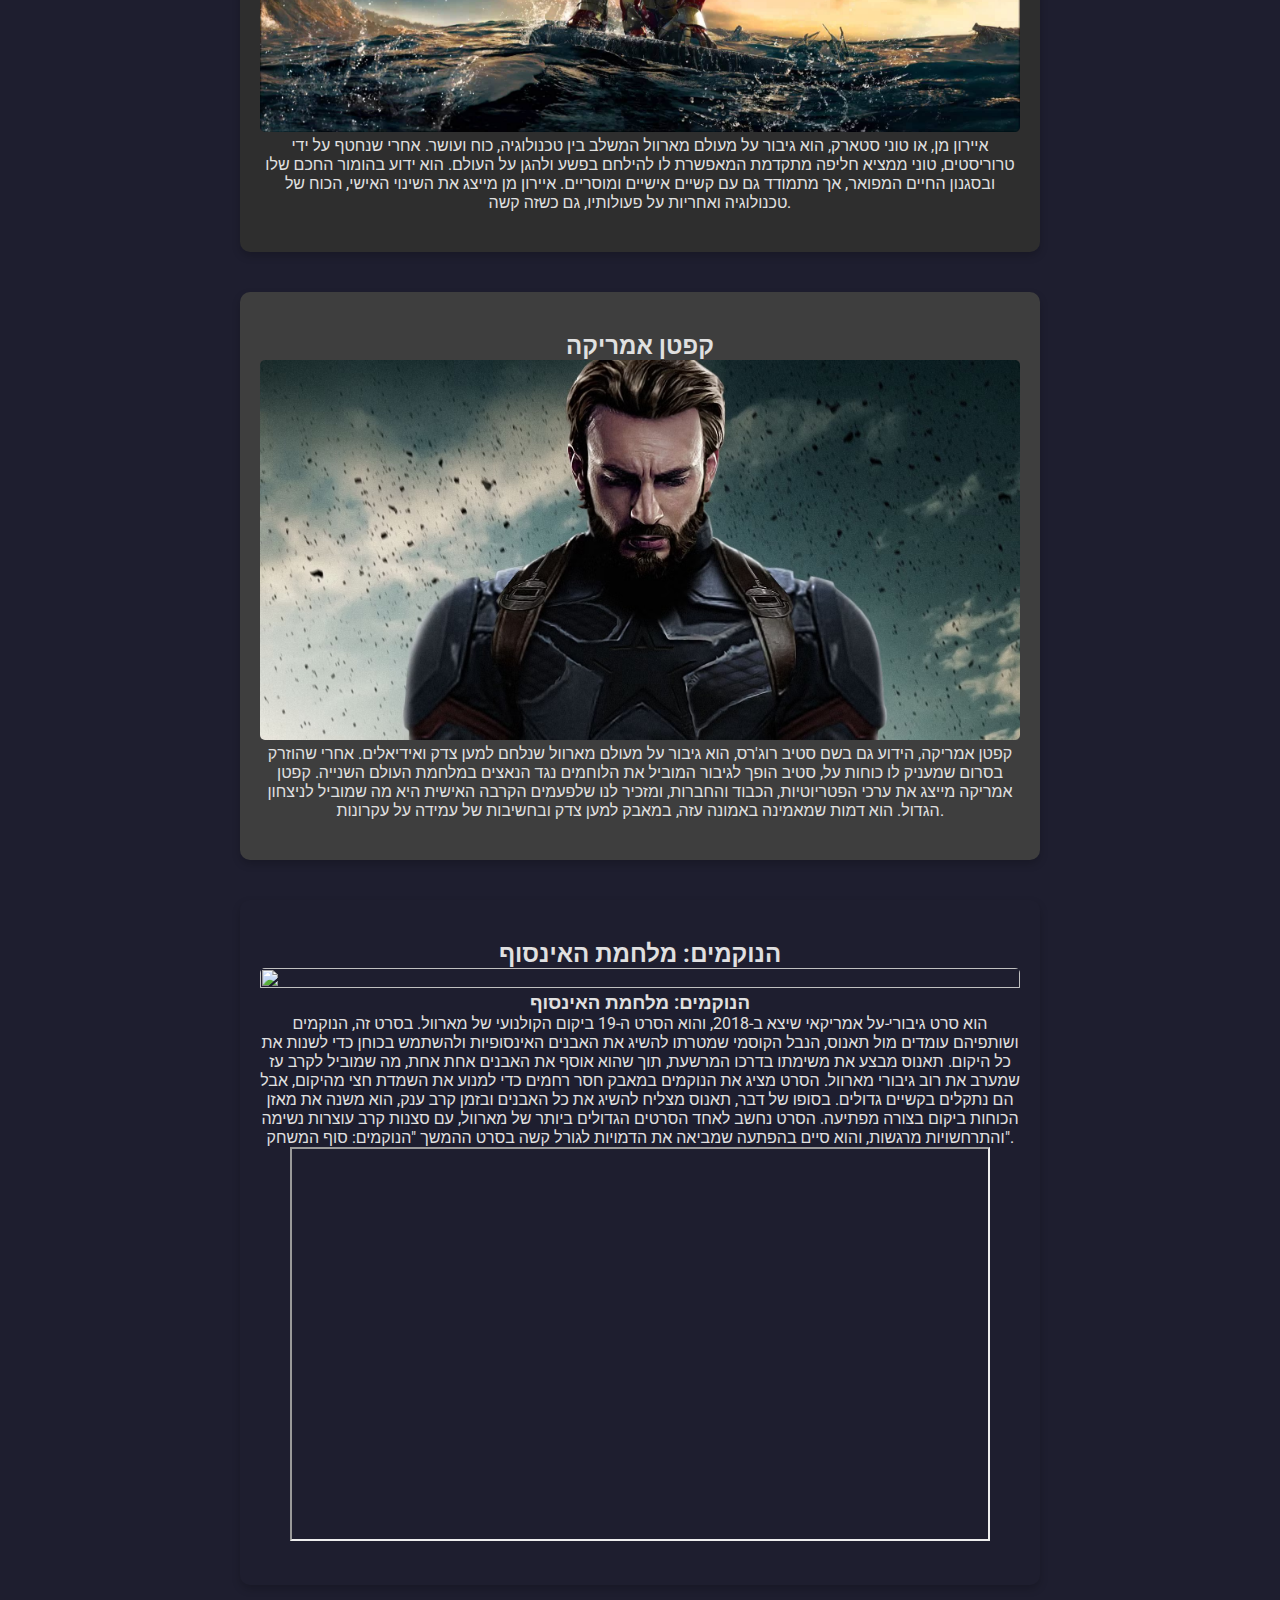
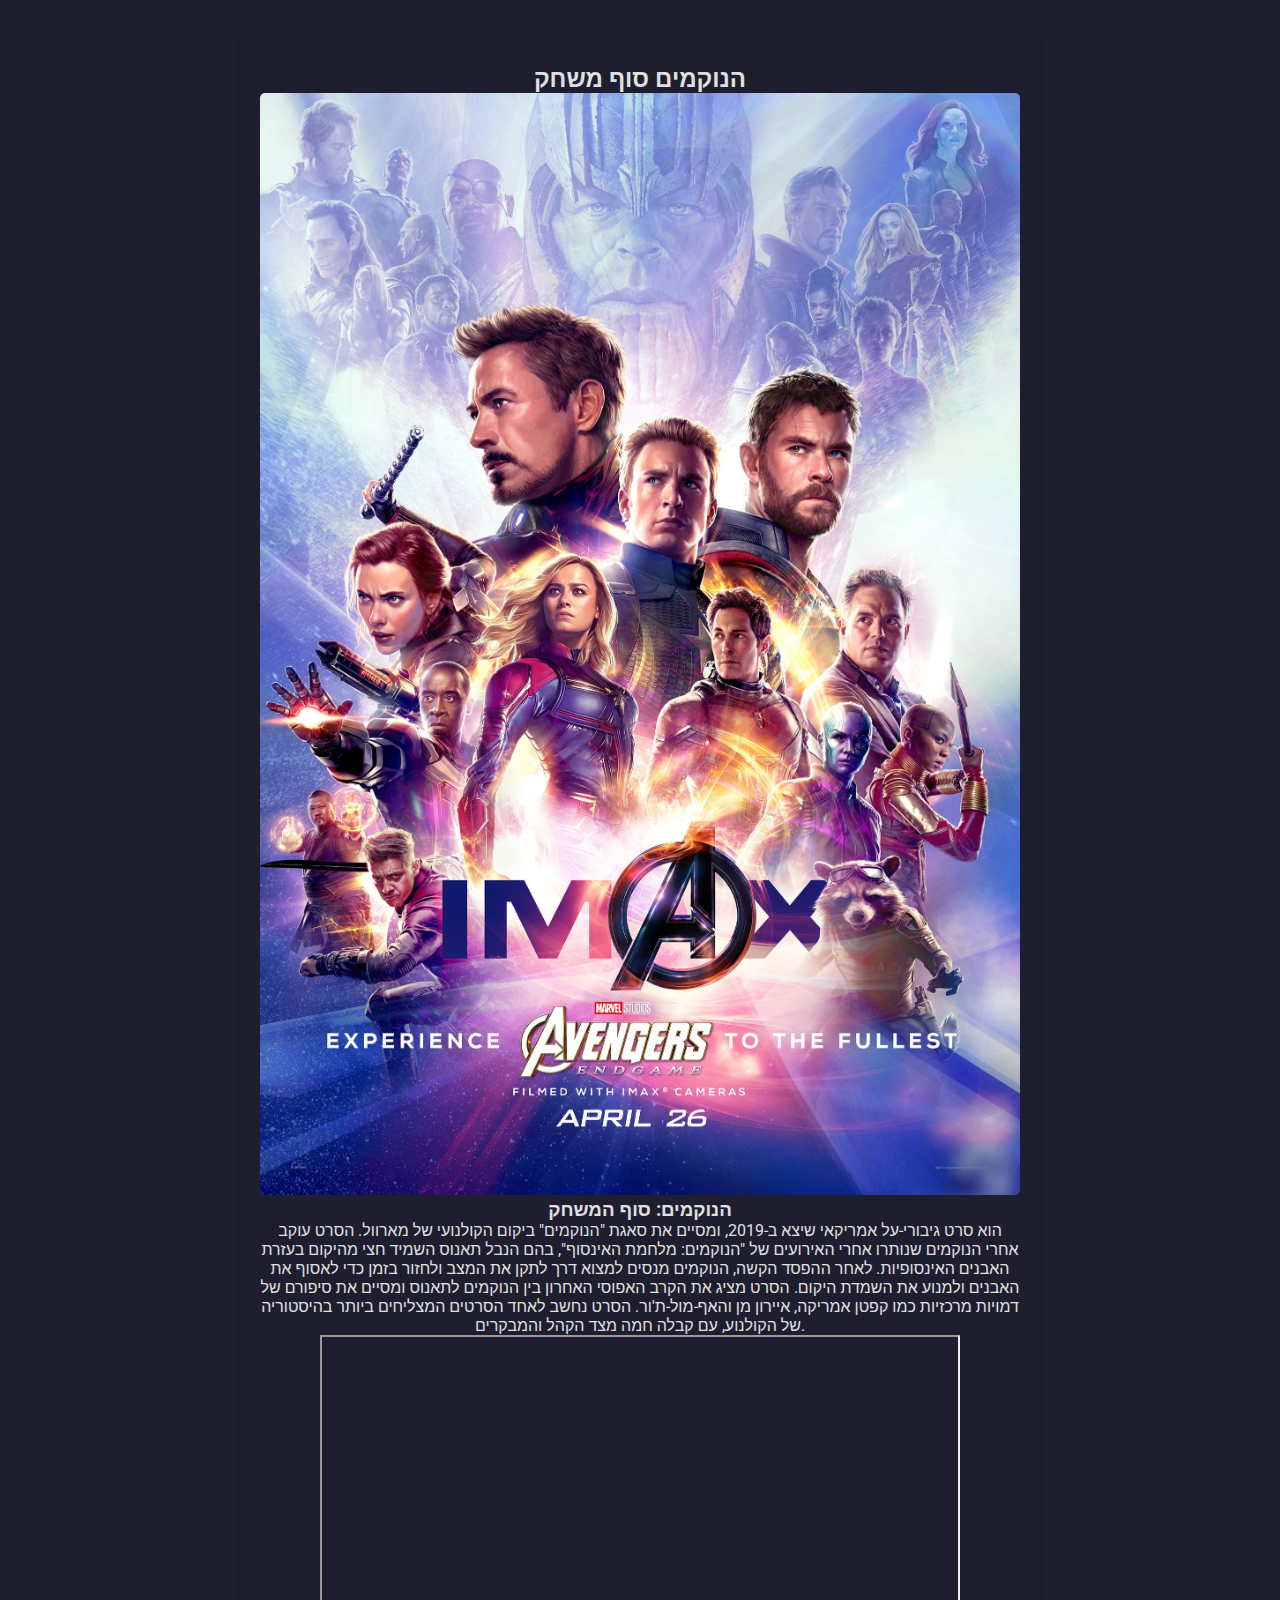
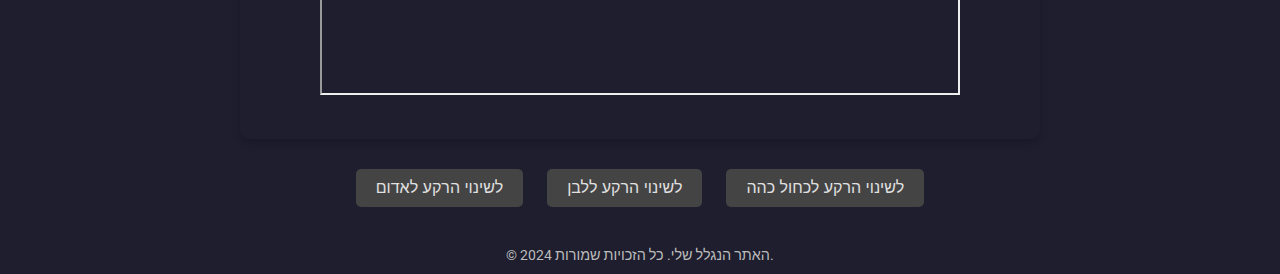
==== commit 7d26d2d3: "Update index.html" ====
--- a/index.html
+++ b/index.html
@@ -2,8 +2,11 @@
 <html lang="he">
 <head>
     <meta charset="UTF-8">
-    <meta name="viewport" content="width=device-width, initial-scale=1.0">
-    <title>MARVEL AND DC MY FAVORITE HEROES</title>
+    <meta name="description" content="MARVEL AND DC - האתר של Shimon Ifrach על הגיבורים האהובים עליי! כאן תוכלו למצוא מידע על דמויות מ-Marvel ו-DC, חדשות ועדכונים על עולם הקומיקס והסרטים." />
+    <meta name="keywords" content="Marvel, DC, גיבורי על, Avengers, Justice League, סרטי מארוול, קומיקס, Batman, Superman, Spider-Man, Iron Man, MARVEL FAN, Shimon Ifrach, גיבורי קומיקס" />
+    <meta name="author" content="Shimon Ifrach" />
+
+    <title>MARVEL AND DC MY FAVORITE HEROES Shimon Ifrach MARVELS FAN</title>
     <!-- Google Fonts for a modern font style -->
     <link href="https://fonts.googleapis.com/css2?family=Roboto:wght@400;700&display=swap" rel="stylesheet">
     <link rel="stylesheet" href="assets/css/style.css">
--- a/assets/css/style.css
+++ b/assets/css/style.css
@@ -81,8 +81,8 @@
 
 /* Responsive images */
 img {
-    max-width: 100%;
-    height: auto;
+    width: 100%;
+    height: 100%;
     border-radius: 5px;
     transition: 0.5s ease-in-out;
 }
